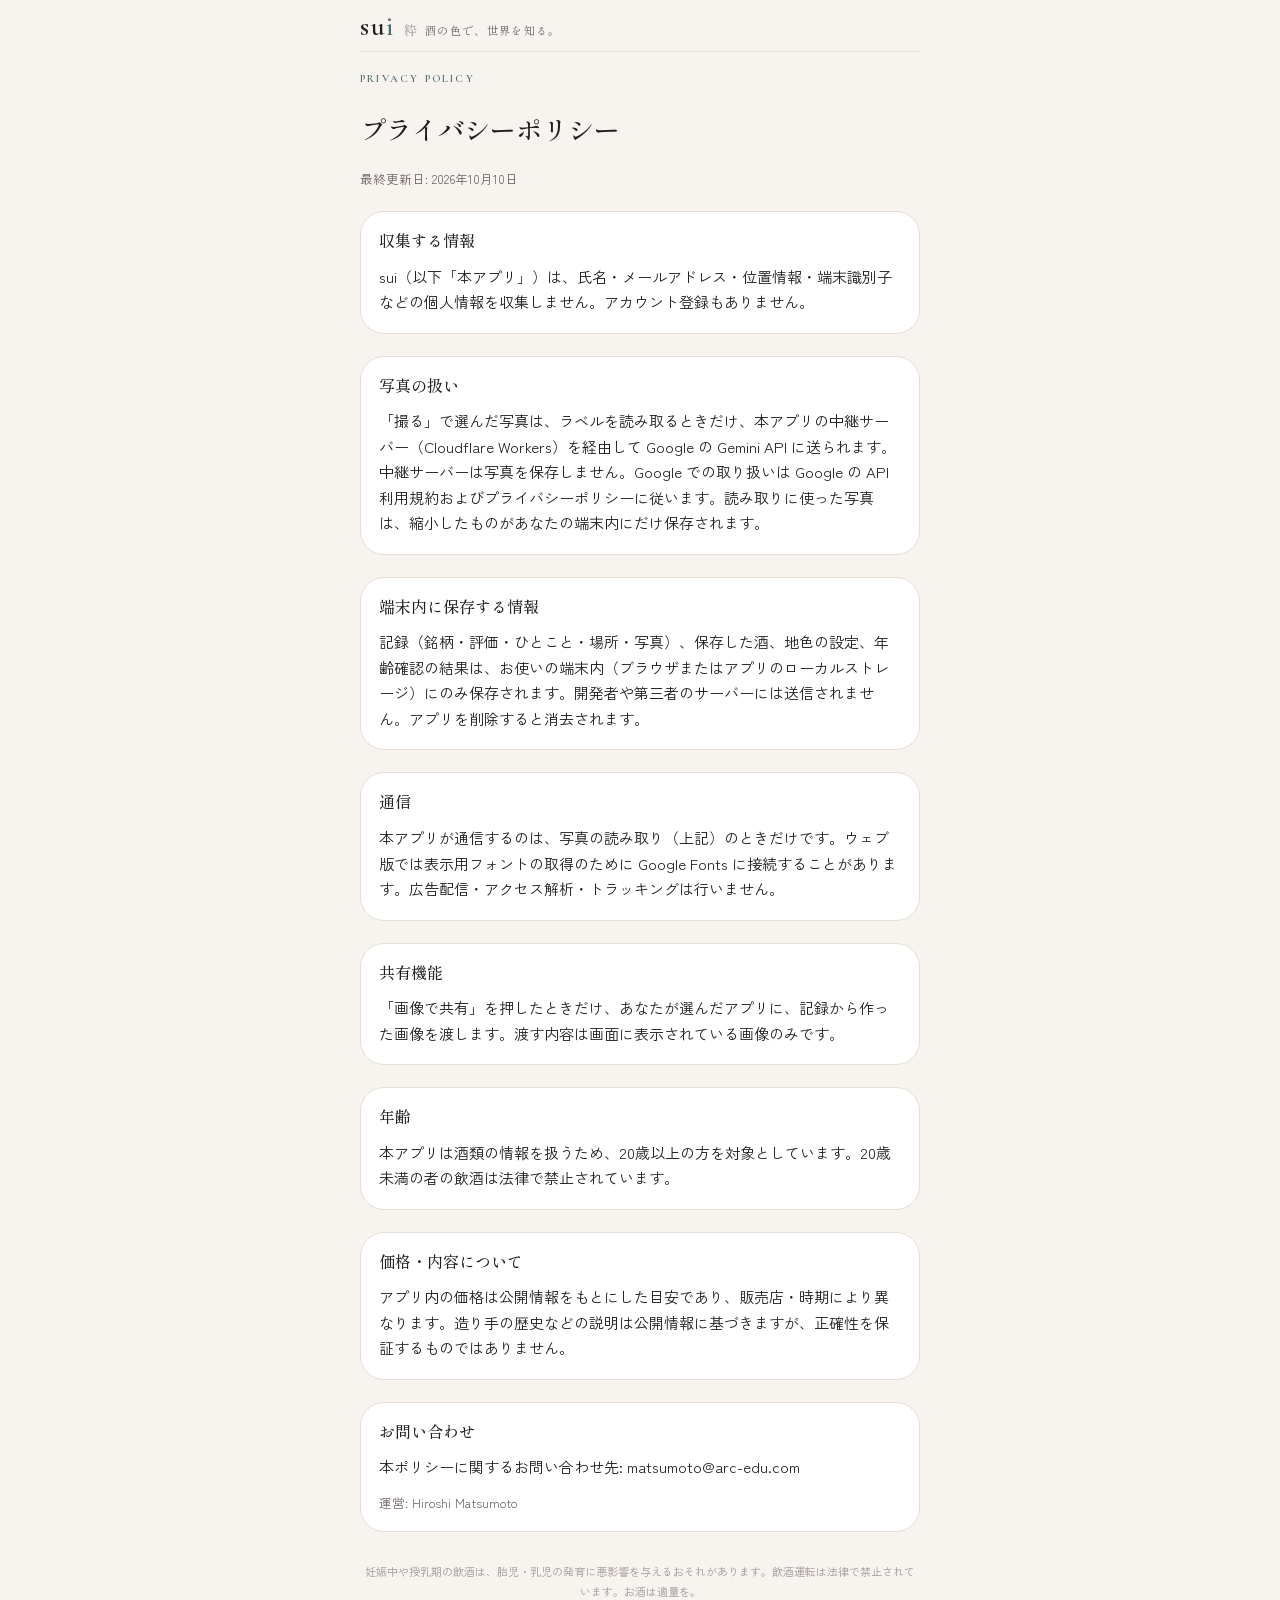
==== privacy.html @ 6589afda "sui web 1.0.0 Co-Authored-By: Claude Opus 5.5 <noreply@anthropic.com>" ====
<!doctype html>
<html lang="ja" data-theme="day">
<head>
<meta charset="utf-8">
<meta name="viewport" content="width=device-width, initial-scale=1, viewport-fit=cover">
<title>sui プライバシーポリシー</title>
<link rel="stylesheet" href="fonts/fonts.css">
<link rel="stylesheet" href="styles.css">
</head>
<body>
<div class="app" style="padding-bottom:40px">
  <header class="topbar"><a class="brand" href="index.html" style="text-decoration:none"><span class="logo">su<em>i</em></span><span class="kanji">粋</span><span class="sub">酒の色で、世界を知る。</span></a></header>
  <main class="view">
    <div class="eyebrow">Privacy policy</div>
    <h1>プライバシーポリシー</h1>
    <p class="muted small">最終更新日: 2026年10月10日</p>
    <section class="section card flat"><h3>収集する情報</h3><p>sui（以下「本アプリ」）は、氏名・メールアドレス・位置情報・端末識別子などの個人情報を収集しません。アカウント登録もありません。</p></section>
    <section class="section card flat"><h3>写真の扱い</h3><p>「撮る」で選んだ写真は、ラベルを読み取るときだけ、本アプリの中継サーバー（Cloudflare Workers）を経由して Google の Gemini API に送られます。中継サーバーは写真を保存しません。Google での取り扱いは Google の API 利用規約およびプライバシーポリシーに従います。読み取りに使った写真は、縮小したものがあなたの端末内にだけ保存されます。</p></section>
    <section class="section card flat"><h3>端末内に保存する情報</h3><p>記録（銘柄・評価・ひとこと・場所・写真）、保存した酒、地色の設定、年齢確認の結果は、お使いの端末内（ブラウザまたはアプリのローカルストレージ）にのみ保存されます。開発者や第三者のサーバーには送信されません。アプリを削除すると消去されます。</p></section>
    <section class="section card flat"><h3>通信</h3><p>本アプリが通信するのは、写真の読み取り（上記）のときだけです。ウェブ版では表示用フォントの取得のために Google Fonts に接続することがあります。広告配信・アクセス解析・トラッキングは行いません。</p></section>
    <section class="section card flat"><h3>共有機能</h3><p>「画像で共有」を押したときだけ、あなたが選んだアプリに、記録から作った画像を渡します。渡す内容は画面に表示されている画像のみです。</p></section>
    <section class="section card flat"><h3>年齢</h3><p>本アプリは酒類の情報を扱うため、20歳以上の方を対象としています。20歳未満の者の飲酒は法律で禁止されています。</p></section>
    <section class="section card flat"><h3>価格・内容について</h3><p>アプリ内の価格は公開情報をもとにした目安であり、販売店・時期により異なります。造り手の歴史などの説明は公開情報に基づきますが、正確性を保証するものではありません。</p></section>
    <section class="section card flat"><h3>お問い合わせ</h3><p>本ポリシーに関するお問い合わせ先: matsumoto@arc-edu.com</p><p class="small muted">運営: Hiroshi Matsumoto</p></section>
    <p class="footer-note">妊娠中や授乳期の飲酒は、胎児・乳児の発育に悪影響を与えるおそれがあります。飲酒運転は法律で禁止されています。お酒は適量を。</p>
  </main>
</div>
</body>
</html>
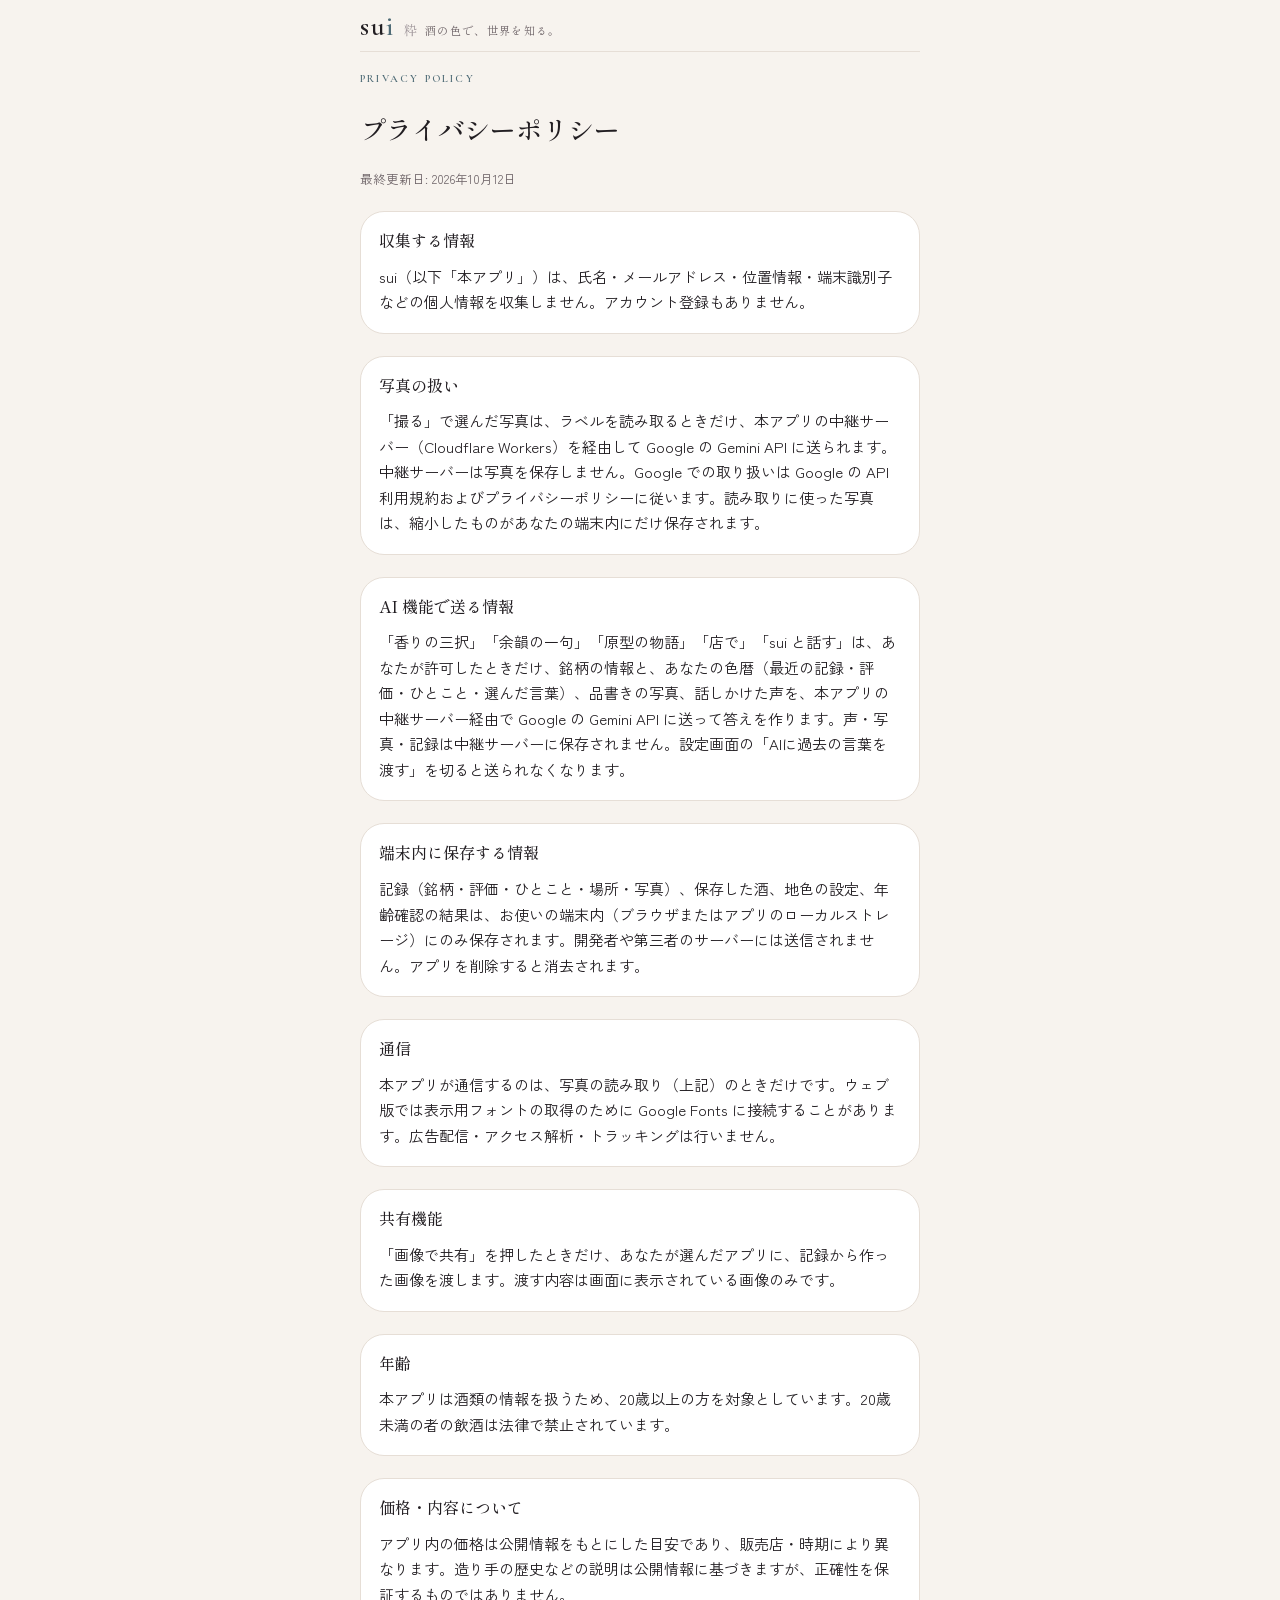
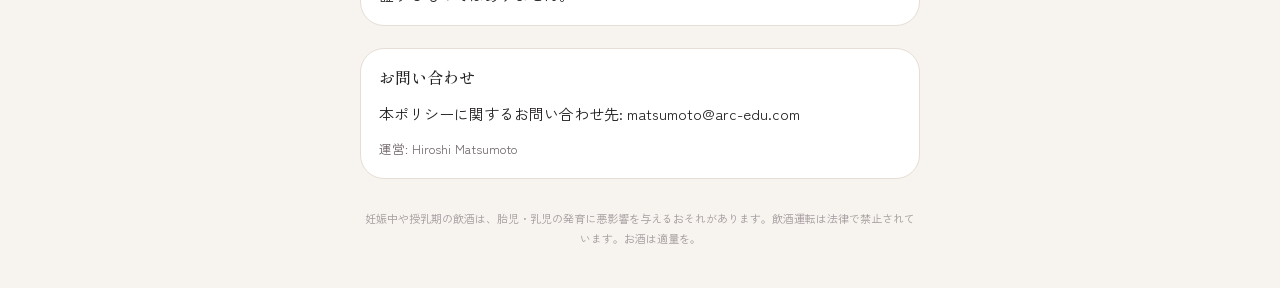
==== commit 163e5054: "夜の誌面（全画面を漆黒×真鍮）・新アイコン・AI機能（音声ソムリエ等）を反映 Co-Authored-By: Claude Opus 5.5 <noreply@anthropic.com>" ====
--- a/privacy.html
+++ b/privacy.html
@@ -13,9 +13,10 @@
   <main class="view">
     <div class="eyebrow">Privacy policy</div>
     <h1>プライバシーポリシー</h1>
-    <p class="muted small">最終更新日: 2026年10月10日</p>
+    <p class="muted small">最終更新日: 2026年10月12日</p>
     <section class="section card flat"><h3>収集する情報</h3><p>sui（以下「本アプリ」）は、氏名・メールアドレス・位置情報・端末識別子などの個人情報を収集しません。アカウント登録もありません。</p></section>
     <section class="section card flat"><h3>写真の扱い</h3><p>「撮る」で選んだ写真は、ラベルを読み取るときだけ、本アプリの中継サーバー（Cloudflare Workers）を経由して Google の Gemini API に送られます。中継サーバーは写真を保存しません。Google での取り扱いは Google の API 利用規約およびプライバシーポリシーに従います。読み取りに使った写真は、縮小したものがあなたの端末内にだけ保存されます。</p></section>
+    <section class="section card flat"><h3>AI 機能で送る情報</h3><p>「香りの三択」「余韻の一句」「原型の物語」「店で」「sui と話す」は、あなたが許可したときだけ、銘柄の情報と、あなたの色暦（最近の記録・評価・ひとこと・選んだ言葉）、品書きの写真、話しかけた声を、本アプリの中継サーバー経由で Google の Gemini API に送って答えを作ります。声・写真・記録は中継サーバーに保存されません。設定画面の「AIに過去の言葉を渡す」を切ると送られなくなります。</p></section>
     <section class="section card flat"><h3>端末内に保存する情報</h3><p>記録（銘柄・評価・ひとこと・場所・写真）、保存した酒、地色の設定、年齢確認の結果は、お使いの端末内（ブラウザまたはアプリのローカルストレージ）にのみ保存されます。開発者や第三者のサーバーには送信されません。アプリを削除すると消去されます。</p></section>
     <section class="section card flat"><h3>通信</h3><p>本アプリが通信するのは、写真の読み取り（上記）のときだけです。ウェブ版では表示用フォントの取得のために Google Fonts に接続することがあります。広告配信・アクセス解析・トラッキングは行いません。</p></section>
     <section class="section card flat"><h3>共有機能</h3><p>「画像で共有」を押したときだけ、あなたが選んだアプリに、記録から作った画像を渡します。渡す内容は画面に表示されている画像のみです。</p></section>
--- a/fonts/fonts.css
+++ b/fonts/fonts.css
@@ -1,7 +1,7 @@
 /*
  * Self-hosted fonts for sui (offline / Capacitor).
  * Source: Google Fonts (fonts.googleapis.com), fetched 2026-10.
- * Families: Cormorant Garamond (400/500/600, italic 400/500), Shippori Mincho (400/500/600),
+ * Families: Cormorant Garamond (400/500/600, italic 400/500), Bodoni Moda (400-600, italic 400; latin only), Shippori Mincho (400/500/600),
  *           Zen Kaku Gothic New (400/500/700), Yuji Syuku (400).
  * License: SIL Open Font License 1.1 (https://openfontlicense.org)
  * File names: first 10 hex of sha1(original gstatic URL) + .woff2
@@ -7065,3 +7065,20 @@
   src: url(0fe4e577f4.woff2) format('woff2');
   unicode-range: U+0000-00FF, U+0131, U+0152-0153, U+02BB-02BC, U+02C6, U+02DA, U+02DC, U+0304, U+0308, U+0329, U+2000-206F, U+20AC, U+2122, U+2191, U+2193, U+2212, U+2215, U+FEFF, U+FFFD;
 }
+/* Bodoni Moda — 表紙（マストヘッド）用。latin のみ */
+@font-face {
+  font-family: 'Bodoni Moda';
+  font-style: italic;
+  font-weight: 400;
+  font-display: swap;
+  src: url(33a17e56f5.woff2) format('woff2');
+  unicode-range: U+0000-00FF, U+0131, U+0152-0153, U+02BB-02BC, U+02C6, U+02DA, U+02DC, U+0304, U+0308, U+0329, U+2000-206F, U+20AC, U+2122, U+2191, U+2193, U+2212, U+2215, U+FEFF, U+FFFD;
+}
+@font-face {
+  font-family: 'Bodoni Moda';
+  font-style: normal;
+  font-weight: 400 600;
+  font-display: swap;
+  src: url(0500f001e5.woff2) format('woff2');
+  unicode-range: U+0000-00FF, U+0131, U+0152-0153, U+02BB-02BC, U+02C6, U+02DA, U+02DC, U+0304, U+0308, U+0329, U+2000-206F, U+20AC, U+2122, U+2191, U+2193, U+2212, U+2215, U+FEFF, U+FFFD;
+}
--- a/styles.css
+++ b/styles.css
@@ -8,11 +8,31 @@
   --font-latin: 'Cormorant Garamond', 'Times New Roman', serif;
   --font-body: 'Zen Kaku Gothic New', 'Hiragino Sans', 'Yu Gothic', system-ui, sans-serif;
   --font-brush: 'Yuji Syuku', 'Hiragino Mincho ProN', serif;
+  --font-display: 'Bodoni Moda', 'Cormorant Garamond', 'Times New Roman', serif;
   --tabbar-h: 72px;
 }
 :root[data-theme="night"] {
-  --bg: #121014; --bg2: #1A171C; --card: #201C22; --ink: #F2ECE4; --ink2: #A89DA2; --ink3: #6F6570; --line: #2E2930;
-  --shadow: 0 14px 36px rgba(0, 0, 0, 0.45); --shadow-sm: 0 2px 10px rgba(0, 0, 0, 0.35); color-scheme: dark;
+  --bg: #0B0A0C; --bg2: #121014; --card: #141215; --ink: #F2EBDD; --ink2: #B5ABA2; --ink3: #8E857D; --line: rgba(242, 235, 221, 0.10);
+  --brass: #C8A46A; --brass-line: rgba(200, 164, 106, 0.35);
+  --shadow: 0 14px 36px rgba(0, 0, 0, 0.5); --shadow-sm: none; color-scheme: dark;
+}
+/* 夜の誌面（既定）: 表紙と同じ漆黒・象牙・真鍮で中のページも揃える。差し色は真鍮（app.js の BRASS）、酒の色はグラスの液体と光だけ */
+:root[data-theme="night"] .brand .logo { font-family: var(--font-display); font-weight: 400; font-size: 30px; letter-spacing: -0.01em; }
+:root[data-theme="night"] .brand .logo em { color: inherit; }
+:root[data-theme="night"] .brand .kanji { color: var(--brass); }
+:root[data-theme="night"] .eyebrow { font-family: var(--font-display); font-weight: 400; letter-spacing: 0.22em; }
+:root[data-theme="night"] .card { border-radius: 18px; }
+:root[data-theme="night"] .card.tint { background: rgba(200, 164, 106, 0.06); border-color: var(--brass-line); }
+:root[data-theme="night"] .btn { background: var(--brass); border-color: var(--brass); color: #141012; }
+:root[data-theme="night"] .btn.ghost { background: transparent; color: var(--ink); border-color: rgba(242, 235, 221, 0.32); }
+:root[data-theme="night"] .btn:hover { box-shadow: 0 0 0 1px var(--brass-line); }
+:root[data-theme="night"] .proposal, :root[data-theme="night"] .opt, :root[data-theme="night"] .result { border-radius: 18px; }
+:root[data-theme="night"] .tabbar .tab.shoot .ring { box-shadow: 0 0 0 6px var(--bg), 0 0 24px rgba(200, 164, 106, 0.3); }
+/* 表紙（年齢確認とホーム）: 昼夜を問わず漆黒の地。光は液体と真鍮だけ */
+:root[data-cover] {
+  --bg: #0B0A0C; --bg2: #151316; --card: #151316; --ink: #F2EBDD; --ink2: #B5ABA2; --ink3: #8E857D; --line: rgba(242, 235, 221, 0.12);
+  --brass: #C8A46A; --brass-line: rgba(200, 164, 106, 0.35);
+  --shadow: 0 14px 36px rgba(0, 0, 0, 0.5); --shadow-sm: 0 2px 10px rgba(0, 0, 0, 0.4); color-scheme: dark;
 }
 
 * { box-sizing: border-box; }
@@ -221,6 +241,18 @@
 .notes li::before { content: ''; position: absolute; left: 0; top: 11px; width: 8px; height: 1px; background: var(--acc); }
 .thermo svg { width: 100%; height: auto; }
 
+/* 相性の三値・根拠の札 */
+.tag.src { border-style: dashed; color: var(--ink3); font-size: 10.5px; min-height: 20px; }
+.tag.src.est { border-color: #D9A66B; color: #8A5A1E; }
+.fits { display: flex; flex-direction: column; gap: 6px; }
+.fit { display: grid; grid-template-columns: 84px 64px 1fr; gap: 8px; align-items: baseline; font-size: 12.5px; padding: 6px 0; border-bottom: 1px solid var(--line); }
+.fit:last-child { border-bottom: 0; }
+.fit .fn { font-family: var(--font-jp-serif); }
+.fit .fl { font-size: 11px; letter-spacing: 0.08em; padding: 1px 8px; border-radius: 999px; border: 1px solid var(--line); text-align: center; }
+.fit-good .fl { border-color: var(--acc-line); color: var(--acc-ink); background: var(--acc-soft); }
+.fit-bad .fl { border-color: #C96A3B; color: #A24E24; }
+.fit .fr { color: var(--ink2); }
+
 /* situation + proposals */
 .situation h2 { font-size: 22px; }
 .proposals { display: flex; flex-direction: column; gap: 14px; }
@@ -264,6 +296,9 @@
 .rating { display: inline-flex; gap: 6px; }
 .rating svg { width: 22px; height: 22px; }
 
+.haiku { display: flex; flex-direction: column; align-items: center; gap: 2px; padding: 12px 18px; border: 1px solid var(--acc-line); border-radius: 18px; background: var(--acc-soft); font-family: var(--font-jp-serif); font-size: 17px; letter-spacing: 0.08em; }
+.haiku .eyebrow { margin-top: 6px; }
+
 /* sheet (記録する) */
 .sheet-back { position: fixed; inset: 0; background: rgba(10, 8, 10, 0.45); z-index: 40; display: flex; align-items: flex-end; justify-content: center; animation: fadein 0.25s ease; }
 .sheet { width: 100%; max-width: 560px; max-height: 92vh; overflow-y: auto; background: var(--bg); border-radius: 26px 26px 0 0; padding: 14px 18px calc(24px + env(safe-area-inset-bottom, 0px)); display: flex; flex-direction: column; gap: 16px; animation: up 0.3s ease; }
@@ -293,6 +328,107 @@
 .theme-chip[aria-pressed="true"] { border-color: var(--acc); background: var(--acc-soft); }
 .footer-note { font-size: 11px; color: var(--ink3); line-height: 1.8; text-align: center; padding: 8px 0 0; }
 
+/* cover — 表紙 */
+:root.cover-swap *, :root.cover-swap *::before { transition: none !important; }
+.top-right { display: flex; align-items: center; gap: 2px; }
+.issue { display: none; font-family: var(--font-display); font-size: 11px; letter-spacing: 0.2em; color: var(--brass); white-space: nowrap; }
+:root[data-cover="home"] .issue { display: inline; }
+:root[data-cover] .topbar { border-bottom-color: transparent; }
+:root[data-cover] .brand .logo { font-family: var(--font-display); font-size: 38px; letter-spacing: -0.01em; }
+:root[data-cover] .brand .logo em { color: inherit; }
+:root[data-cover] .brand .kanji { color: var(--brass); font-size: 14px; }
+:root[data-cover] .brand .sub { display: none; }
+:root[data-cover="gate"] .topbar { display: none; }
+:root[data-cover="gate"] .app { padding-bottom: 0; }
+:root[data-cover] .tabbar .tab.shoot .ring { background: var(--brass); color: #141012; box-shadow: 0 0 0 6px var(--bg), 0 0 24px rgba(200, 164, 106, 0.35); }
+.cover { margin-inline: -16px; padding-inline: 20px; }
+.cover .cover-art { display: block; max-width: none; }
+.cover .btn.brass { background: var(--brass); border-color: var(--brass); color: #141012; }
+.cover .btn.ghost { border-color: rgba(242, 235, 221, 0.4); }
+.cover .linkbtn { color: var(--brass); align-self: flex-start; }
+.cover :is(.ch-shootbtn, .ch-pick, .ch-feat, .btn, .linkbtn, .drop-btn):focus-visible { outline: 2px solid var(--brass); outline-offset: 3px; }
+.cv-strip { display: flex; justify-content: space-between; gap: 8px; font-family: var(--font-display); font-size: 11px; letter-spacing: 0.22em; color: var(--brass); }
+.cv-kicker { font-family: var(--font-display); font-size: 11px; letter-spacing: 0.22em; color: var(--brass); }
+
+.cover-gate { min-height: 100vh; min-height: 100svh; gap: 0; padding-top: calc(18px + env(safe-area-inset-top, 0px)); padding-bottom: calc(20px + env(safe-area-inset-bottom, 0px)); text-align: center; }
+.cg-stage { position: relative; flex: 1 1 auto; min-height: 380px; }
+.cg-mast { position: absolute; top: 0; left: 0; right: 0; font-family: var(--font-display); font-weight: 400; font-size: clamp(150px, 48vw, 210px); line-height: 1; letter-spacing: -0.02em; color: var(--ink); }
+.cg-kanji { position: absolute; top: clamp(34px, 10vw, 48px); right: 6px; font-family: var(--font-jp-serif); font-size: 22px; color: var(--brass); }
+.cg-stage .cover-art { position: absolute; left: -20px; top: clamp(76px, 22vw, 100px); width: calc(100% + 40px); height: calc(100% - clamp(76px, 22vw, 100px)); }
+.cg-vert { position: absolute; left: 2px; bottom: 12%; writing-mode: vertical-rl; white-space: nowrap; font-family: var(--font-jp-serif); font-size: clamp(12px, 1.9svh, 15px); letter-spacing: 0.32em; color: var(--ink); }
+.cg-side { position: absolute; right: 0; top: 50%; display: flex; flex-direction: column; gap: 6px; text-align: right; font-family: var(--font-jp-serif); font-size: 13px; letter-spacing: 0.14em; line-height: 1.7; }
+.cg-side .en { font-family: var(--font-display); font-style: italic; font-size: 15px; letter-spacing: 0.02em; color: var(--brass); }
+.cg-foot { display: flex; flex-direction: column; align-items: center; gap: 12px; padding-top: 16px; border-top: 1px solid var(--brass-line); }
+.cg-foot h1 { font-size: 22px; letter-spacing: 0.06em; }
+.cg-foot .btnrow { width: 100%; flex-wrap: nowrap; }
+.cg-foot .btnrow .btn { flex: 1 1 0; padding-inline: 12px; min-height: 50px; }
+.cg-foot .btnrow .btn.brass { flex-grow: 1.4; }
+.cg-foot .denied { font-family: var(--font-jp-serif); color: var(--brass); }
+.cg-foot .law, .cg-foot .warnings { font-size: 10.5px; line-height: 1.7; color: var(--ink3); max-width: 34em; }
+
+.cover-home { padding-top: 0; gap: 28px; }
+.ch-hero { position: relative; height: clamp(440px, 118vw, 540px); margin-inline: -20px; overflow: hidden; }
+.ch-hero .cover-art { position: absolute; inset: 0; width: 100%; height: 100%; }
+.ch-head { position: absolute; top: 26px; left: 20px; display: flex; flex-direction: column; gap: 10px; }
+.ch-head h1 { font-size: clamp(32px, 9.6vw, 40px); line-height: 1.3; letter-spacing: 0.02em; text-shadow: 0 2px 16px rgba(0, 0, 0, 0.5); }
+.ch-shoot { position: absolute; left: 20px; bottom: 26px; display: flex; align-items: center; gap: 14px; }
+.ch-shootbtn { width: 104px; height: 104px; flex: 0 0 auto; border-radius: 50%; border: 1px solid var(--brass); background: var(--bg); box-shadow: 0 0 0 6px var(--bg), 0 0 0 7px var(--brass-line); color: var(--brass); display: inline-flex; flex-direction: column; align-items: center; justify-content: center; gap: 4px; cursor: pointer; transition: transform 0.15s ease, box-shadow 0.15s ease; }
+.ch-shootbtn:hover { box-shadow: 0 0 0 6px var(--bg), 0 0 0 7px var(--brass), 0 0 30px rgba(200, 164, 106, 0.3); }
+.ch-shootbtn:active { transform: scale(0.97); }
+.ch-shootbtn .ic { width: 30px; height: 30px; }
+.ch-shootbtn span { font-family: var(--font-jp-serif); font-size: 15px; letter-spacing: 0.2em; color: var(--ink); }
+.ch-shoot p { font-family: var(--font-jp-serif); font-size: 14px; line-height: 1.6; }
+.ch-season { display: flex; align-items: baseline; gap: 12px; padding: 14px 0; border-top: 1px solid var(--brass-line); border-bottom: 1px solid var(--brass-line); }
+.ch-season .en { font-family: var(--font-display); font-style: italic; font-size: 14px; color: var(--brass); }
+.ch-season span:last-child { font-family: var(--font-jp-serif); font-size: 15px; letter-spacing: 0.06em; }
+.ch-tonight { display: flex; flex-direction: column; gap: 10px; }
+.ch-pick { display: flex; gap: 16px; align-items: center; width: 100%; padding: 18px; border-radius: 20px; border: 1px solid rgba(200, 164, 106, 0.3); background: var(--card); text-align: left; cursor: pointer; transition: border-color 0.15s ease; }
+.ch-pick:hover { border-color: var(--brass); }
+.ch-pick svg { width: 64px; height: 64px; flex: 0 0 auto; }
+.ch-pick .body { display: flex; flex-direction: column; gap: 4px; min-width: 0; }
+.ch-pick .nm { font-family: var(--font-jp-serif); font-size: 18px; line-height: 1.4; }
+.ch-pick .why, .ch-pick .srv { font-size: 12.5px; color: var(--ink2); }
+.ch-sechead { display: flex; justify-content: space-between; align-items: baseline; padding-bottom: 10px; }
+.ch-features { display: flex; flex-direction: column; }
+.ch-feat { display: flex; align-items: center; gap: 18px; width: 100%; min-height: 76px; padding: 0; border: 0; border-top: 1px solid var(--line); background: transparent; text-align: left; cursor: pointer; }
+.ch-feat:last-child { border-bottom: 1px solid var(--line); }
+.ch-feat .no { font-family: var(--font-display); font-size: 40px; line-height: 1; color: var(--brass); width: 52px; flex: 0 0 auto; }
+.ch-feat .tx { flex: 1; display: flex; flex-direction: column; }
+.ch-feat .t { font-family: var(--font-jp-serif); font-size: 19px; transition: color 0.15s ease; }
+.ch-feat:hover .t { color: var(--brass); }
+.ch-feat .d { font-size: 12.5px; color: var(--ink2); }
+.ch-feat .ic { color: var(--ink2); }
+.ch-recent { display: flex; flex-direction: column; gap: 4px; }
+.ch-empty { display: flex; flex-direction: column; align-items: flex-start; gap: 12px; padding: 18px; border-radius: 20px; border: 1px dashed var(--brass-line); }
+.ch-empty p { font-size: 13px; color: var(--ink2); }
+
+.arch-name { font-family: var(--font-jp-serif); font-size: 24px; }
+.measure { display: flex; flex-direction: column; gap: 8px; }
+.measure-img { border-radius: 16px; overflow: hidden; border: 1px solid var(--line); }
+.measure-img img { width: 100%; display: block; cursor: crosshair; }
+
+/* 音声ソムリエ */
+.voice-back { position: fixed; inset: 0; background: rgba(10, 8, 10, 0.5); z-index: 45; display: flex; align-items: flex-end; justify-content: center; animation: fadein 0.25s ease; }
+.voice { width: 100%; max-width: 560px; height: 86vh; background: var(--bg); border-radius: 26px 26px 0 0; padding: 14px 18px calc(18px + env(safe-area-inset-bottom, 0px)); display: flex; flex-direction: column; gap: 12px; animation: up 0.3s ease; }
+.voice .grab { width: 40px; height: 4px; border-radius: 2px; background: var(--line); align-self: center; }
+.vbubbles { flex: 1; min-height: 0; overflow-y: auto; display: flex; flex-direction: column; gap: 10px; padding: 4px 2px; }
+.vbubble { max-width: 88%; padding: 10px 14px; border-radius: 18px; font-size: 14.5px; line-height: 1.6; }
+.vbubble.user { align-self: flex-end; background: var(--bg2); border: 1px solid var(--line); border-bottom-right-radius: 6px; }
+.vbubble.sui { align-self: flex-start; background: var(--acc-soft); border: 1px solid var(--acc-line); border-bottom-left-radius: 6px; font-family: var(--font-jp-serif); }
+.vbubble.sui .tag { margin-left: 8px; vertical-align: middle; }
+.vpicks { display: flex; flex-direction: column; gap: 6px; align-self: stretch; }
+.staff-card { align-self: stretch; padding: 14px 16px; border-radius: 18px; border: 1px solid var(--acc-line); background: var(--card); text-align: center; }
+.staff-card .big { font-family: var(--font-jp-serif); font-size: 22px; line-height: 1.4; margin-top: 4px; }
+.vcontrols { display: flex; flex-direction: column; align-items: center; gap: 8px; padding-top: 6px; border-top: 1px solid var(--line); }
+.micbtn { width: 76px; height: 76px; border-radius: 50%; border: 0; background: var(--acc); color: var(--acc-on); display: grid; place-items: center; cursor: pointer; box-shadow: 0 0 0 calc(4px + 18px * var(--lv, 0)) var(--acc-line); transition: box-shadow 0.08s linear, transform 0.15s ease, background-color var(--dur) ease; }
+.micbtn svg { width: 30px; height: 30px; }
+.micbtn.listening { animation: breathe 1.2s ease-in-out infinite; }
+.micbtn.thinking { background: var(--ink2); animation: breathe 0.8s ease-in-out infinite; }
+.micbtn.speaking { background: var(--ink); }
+.micbtn:disabled { opacity: 0.45; cursor: not-allowed; }
+@keyframes breathe { 0%, 100% { transform: scale(1); } 50% { transform: scale(1.06); } }
+.vstatus { font-family: var(--font-jp-serif); color: var(--ink2); font-size: 13px; min-height: 1.5em; }
+
 /* toast */
 .toast { position: fixed; left: 50%; bottom: calc(var(--tabbar-h) + 18px + env(safe-area-inset-bottom, 0px)); transform: translateX(-50%); background: var(--ink); color: var(--bg); padding: 10px 18px; border-radius: 999px; font-size: 13px; z-index: 50; box-shadow: var(--shadow); animation: fadein 0.25s ease; max-width: 90vw; }
 
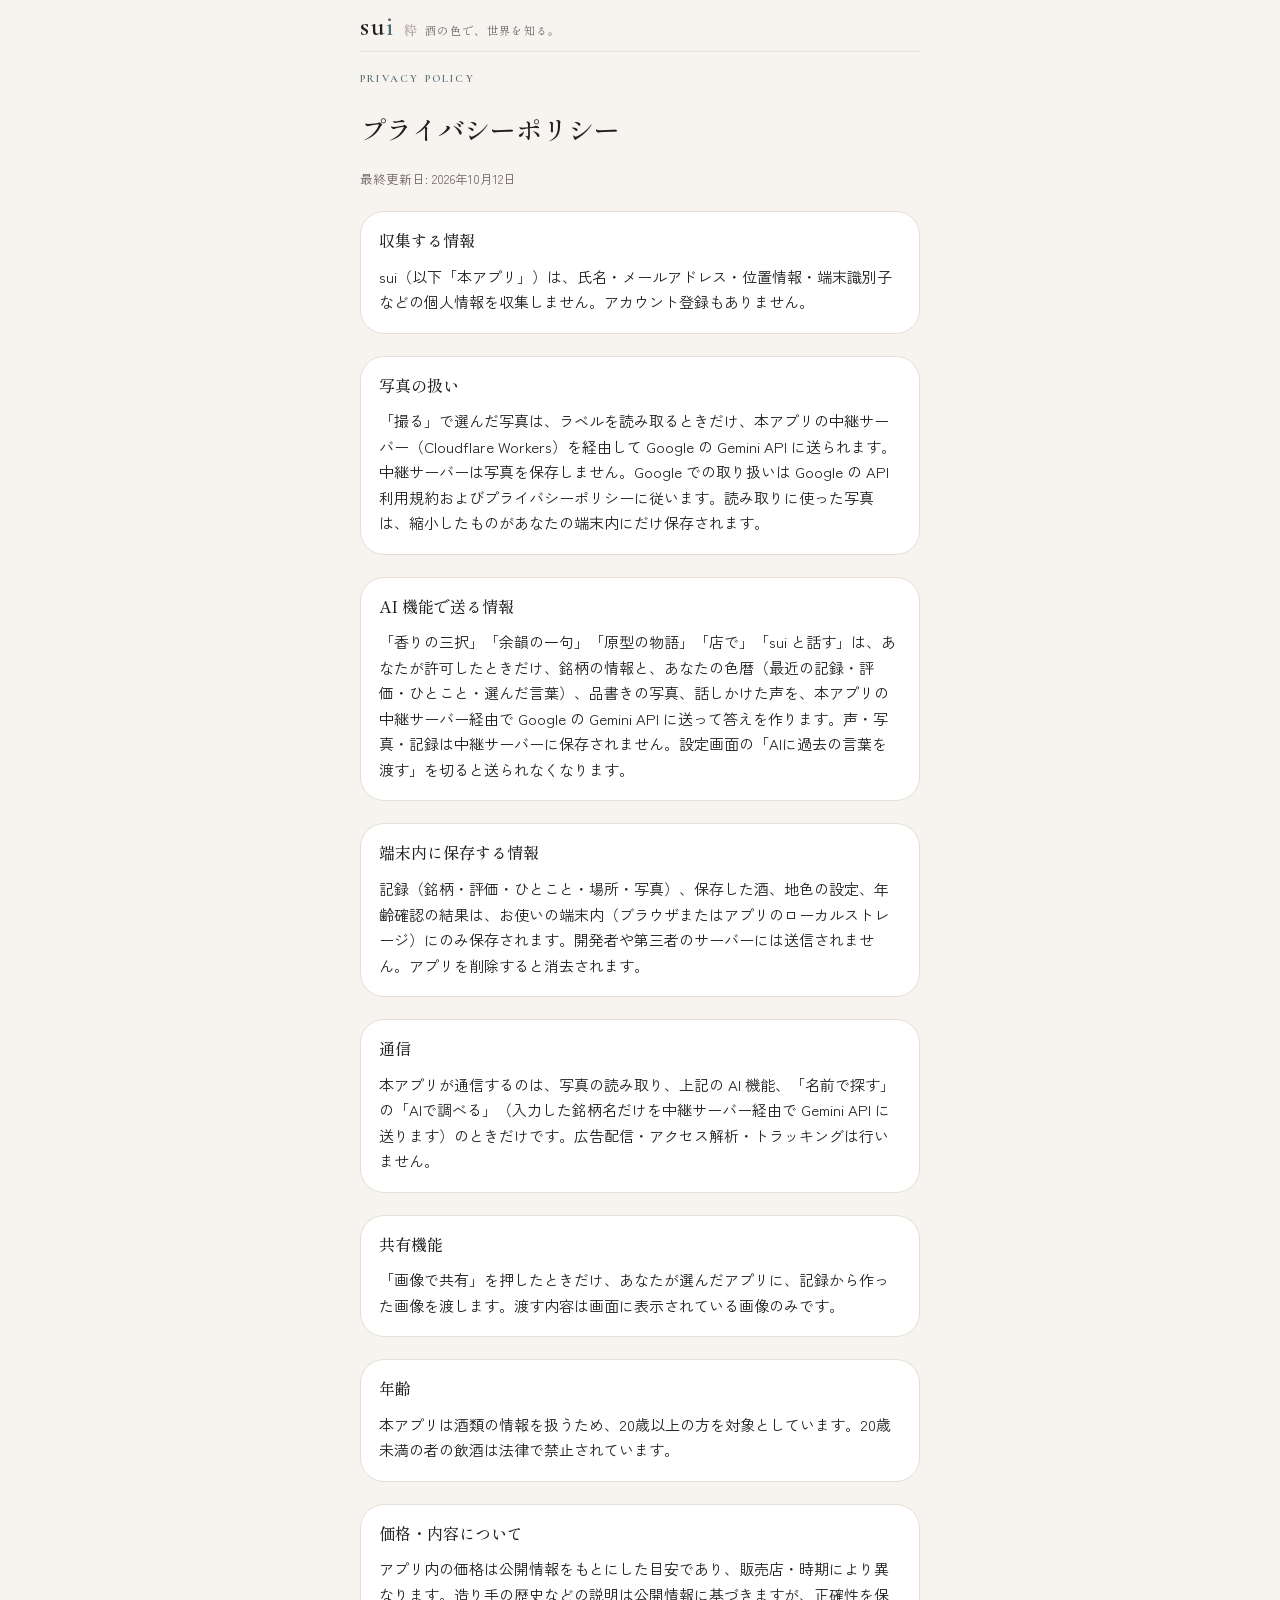
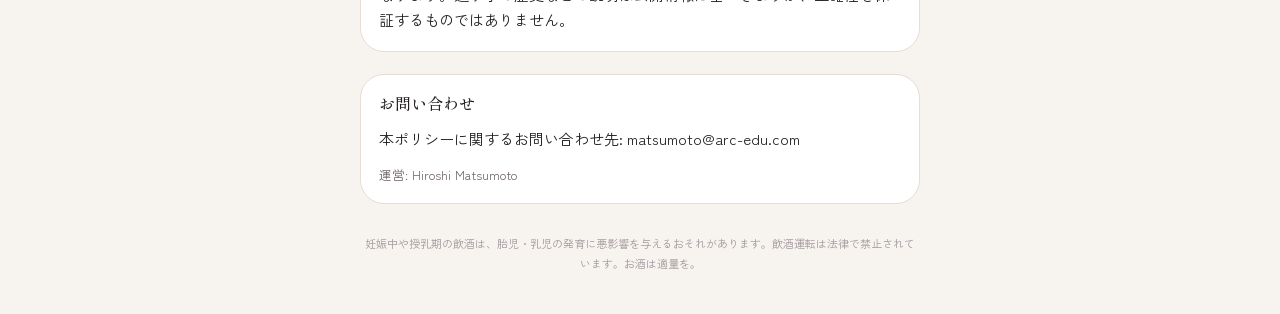
==== commit d891e84e: "プライバシーポリシーの通信の項を更新 Co-Authored-By: Claude Opus 5.5 <noreply@anthropic.com>" ====
--- a/privacy.html
+++ b/privacy.html
@@ -18,7 +18,7 @@
     <section class="section card flat"><h3>写真の扱い</h3><p>「撮る」で選んだ写真は、ラベルを読み取るときだけ、本アプリの中継サーバー（Cloudflare Workers）を経由して Google の Gemini API に送られます。中継サーバーは写真を保存しません。Google での取り扱いは Google の API 利用規約およびプライバシーポリシーに従います。読み取りに使った写真は、縮小したものがあなたの端末内にだけ保存されます。</p></section>
     <section class="section card flat"><h3>AI 機能で送る情報</h3><p>「香りの三択」「余韻の一句」「原型の物語」「店で」「sui と話す」は、あなたが許可したときだけ、銘柄の情報と、あなたの色暦（最近の記録・評価・ひとこと・選んだ言葉）、品書きの写真、話しかけた声を、本アプリの中継サーバー経由で Google の Gemini API に送って答えを作ります。声・写真・記録は中継サーバーに保存されません。設定画面の「AIに過去の言葉を渡す」を切ると送られなくなります。</p></section>
     <section class="section card flat"><h3>端末内に保存する情報</h3><p>記録（銘柄・評価・ひとこと・場所・写真）、保存した酒、地色の設定、年齢確認の結果は、お使いの端末内（ブラウザまたはアプリのローカルストレージ）にのみ保存されます。開発者や第三者のサーバーには送信されません。アプリを削除すると消去されます。</p></section>
-    <section class="section card flat"><h3>通信</h3><p>本アプリが通信するのは、写真の読み取り（上記）のときだけです。ウェブ版では表示用フォントの取得のために Google Fonts に接続することがあります。広告配信・アクセス解析・トラッキングは行いません。</p></section>
+    <section class="section card flat"><h3>通信</h3><p>本アプリが通信するのは、写真の読み取り、上記の AI 機能、「名前で探す」の「AIで調べる」（入力した銘柄名だけを中継サーバー経由で Gemini API に送ります）のときだけです。広告配信・アクセス解析・トラッキングは行いません。</p></section>
     <section class="section card flat"><h3>共有機能</h3><p>「画像で共有」を押したときだけ、あなたが選んだアプリに、記録から作った画像を渡します。渡す内容は画面に表示されている画像のみです。</p></section>
     <section class="section card flat"><h3>年齢</h3><p>本アプリは酒類の情報を扱うため、20歳以上の方を対象としています。20歳未満の者の飲酒は法律で禁止されています。</p></section>
     <section class="section card flat"><h3>価格・内容について</h3><p>アプリ内の価格は公開情報をもとにした目安であり、販売店・時期により異なります。造り手の歴史などの説明は公開情報に基づきますが、正確性を保証するものではありません。</p></section>
